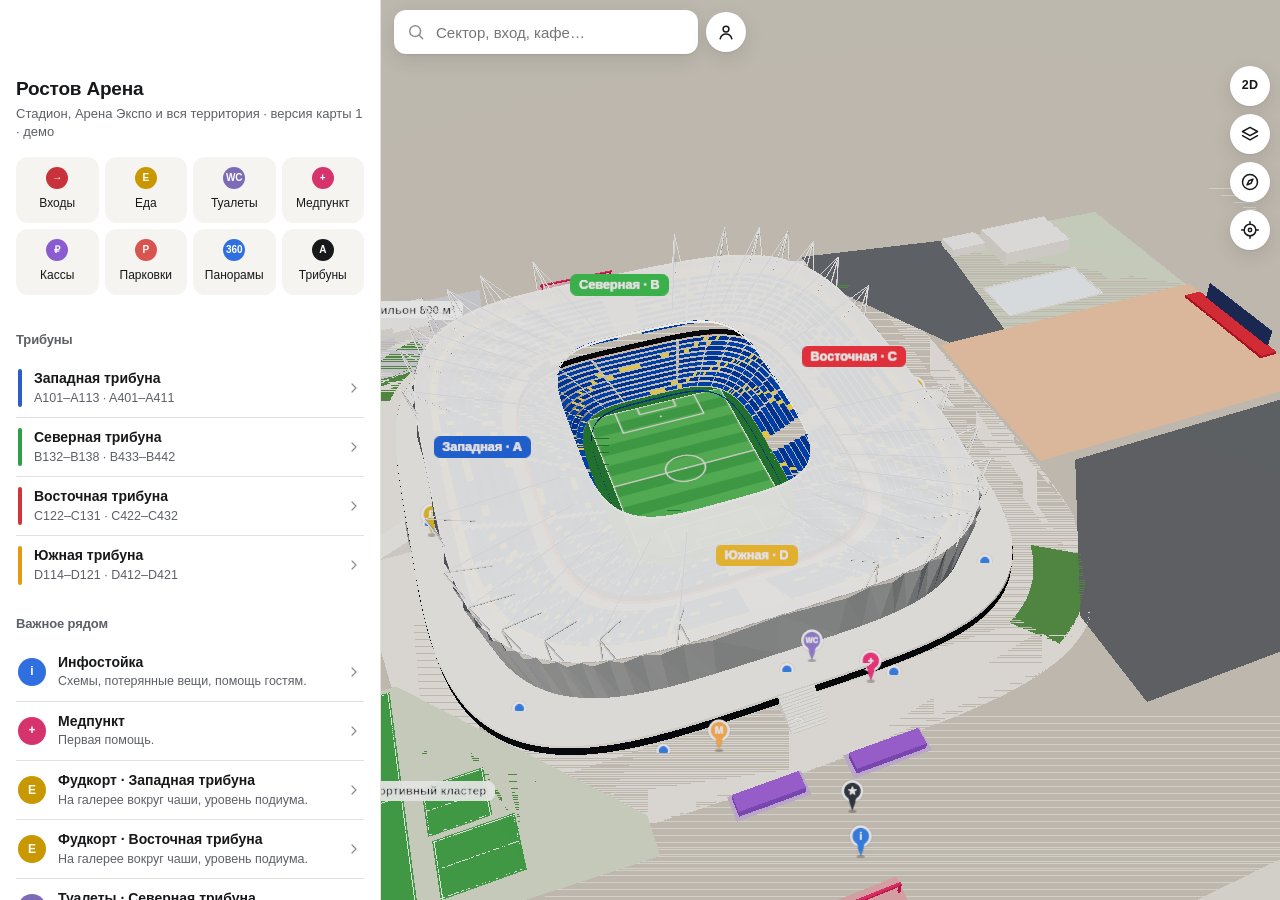
==== frontend/index.html @ 3e6bc0eb "Карта пространства · Ростов Арена: первая версия Фронтенд для посетителей и админ-панель, бэкенд на " ====
<!doctype html>
<html lang="ru">
<head>
  <meta charset="utf-8">
  <meta name="viewport" content="width=device-width, initial-scale=1, viewport-fit=cover">
  <meta name="theme-color" content="#ffffff">
  <meta name="description" content="Карта стадиона «Ростов Арена»: 3D-модель, сектора, панорамы и маршруты.">
  <title>Ростов Арена · Карта</title>
  <link rel="icon" href="assets/favicon.svg" type="image/svg+xml">
  <link rel="stylesheet" href="src/styles.css">
  <script type="importmap">
    { "imports": { "three": "./vendor/three/three.module.js", "three/addons/": "./vendor/three/addons/" } }
  </script>
</head>
<body>
  <div id="app" class="boot"><div class="boot-mark">РА</div></div>
  <script type="module" src="src/main.js"></script>
</body>
</html>
---- frontend/src/styles.css ----
/* Карта «Ростов Арены». Мобильная вёрстка в первую очередь: системный шрифт, 14 px текста,
   крупные зоны нажатия при компактной типографике. Раскладка: карта во весь экран + шторка снизу;
   от 900 px шторка становится боковой панелью. */
:root {
  --bg: #f2f1ee; --surface: #ffffff; --surface-2: #f5f4f1; --ink: #17181a; --ink-2: #5d6066; --ink-3: #8a8d93;
  --line: #e4e2dd; --line-strong: #9a958c; --accent: #e3242b; --accent-ink: #ffffff; --pano: #2f6fe0; --ok: #1f9d55; --warn: #c97f00;
  --plaza: #e6e2da; --room: #fbfaf7; --wall-line: #3d3b38; --grid: #e2ded7; --podium: #ebe9e4; --bowl: #d3d0c9;
  --shadow: 0 1px 2px rgba(20, 20, 20, .08), 0 6px 20px rgba(20, 20, 20, .10);
  --font: -apple-system, BlinkMacSystemFont, "SF Pro Text", "Segoe UI", Roboto, "Helvetica Neue", Arial, sans-serif;
  --mono: ui-monospace, "SF Mono", Menlo, Consolas, monospace;
  --r: 12px; --safe-t: env(safe-area-inset-top, 0px); --safe-b: env(safe-area-inset-bottom, 0px);
  --safe-l: env(safe-area-inset-left, 0px); --safe-r: env(safe-area-inset-right, 0px);
  color-scheme: light;
}
@media (prefers-color-scheme: dark) {
  :root:not([data-theme="light"]) {
    --bg: #111214; --surface: #1b1c1f; --surface-2: #232428; --ink: #ecebe8; --ink-2: #a9a8a4; --ink-3: #7f7f7c;
    --line: #2d2e32; --line-strong: #6d6a65; --accent: #ff3b42; --pano: #5b92ff;
    --plaza: #26282c; --room: #2c2e33; --wall-line: #d2cfca; --grid: #222428; --podium: #303237; --bowl: #3a3c41;
    --shadow: 0 1px 2px rgba(0, 0, 0, .4), 0 6px 20px rgba(0, 0, 0, .4); color-scheme: dark;
  }
}
:root[data-theme="dark"] {
  --bg: #111214; --surface: #1b1c1f; --surface-2: #232428; --ink: #ecebe8; --ink-2: #a9a8a4; --ink-3: #7f7f7c;
  --line: #2d2e32; --line-strong: #6d6a65; --accent: #ff3b42; --pano: #5b92ff;
  --plaza: #26282c; --room: #2c2e33; --wall-line: #d2cfca; --grid: #222428; --podium: #303237; --bowl: #3a3c41;
  --shadow: 0 1px 2px rgba(0, 0, 0, .4), 0 6px 20px rgba(0, 0, 0, .4); color-scheme: dark;
}
* { box-sizing: border-box; -webkit-tap-highlight-color: transparent; }
html, body { height: 100%; margin: 0; }
body { background: var(--bg); color: var(--ink); font: 14px/1.4 var(--font); overflow: hidden; -webkit-font-smoothing: antialiased; }
button, input, select, textarea { font: inherit; color: inherit; }
button { cursor: pointer; }
:focus-visible { outline: 2px solid var(--pano); outline-offset: 2px; }
[hidden] { display: none !important; }
.ic { width: 20px; height: 20px; fill: none; stroke: currentColor; stroke-width: 1.8; stroke-linecap: round; stroke-linejoin: round; flex: none; }
#app { height: 100%; }
.boot { display: grid; place-items: center; }
.boot-mark { width: 56px; height: 56px; border-radius: 16px; background: var(--accent); color: #fff; display: grid; place-items: center; font-weight: 700; letter-spacing: -.02em; animation: pulse 1.2s ease-in-out infinite; }
@keyframes pulse { 50% { opacity: .55; } }
.fatal { display: grid; place-content: center; gap: 12px; padding: 24px; text-align: center; }

/* ---------- общие элементы ---------- */
.btn { min-height: 40px; padding: 0 14px; border-radius: 10px; border: 1px solid var(--line); background: var(--surface); display: inline-flex; align-items: center; justify-content: center; gap: 7px; font-weight: 600; font-size: 14px; white-space: nowrap; }
.btn:hover { border-color: var(--line-strong); }
.btn:disabled { opacity: .45; cursor: not-allowed; }
.btn.primary { background: var(--accent); border-color: var(--accent); color: var(--accent-ink); }
.btn.dark { background: var(--ink); border-color: var(--ink); color: var(--surface); }
.btn.blue { background: var(--pano); border-color: var(--pano); color: #fff; }
.btn.ghost { border-color: transparent; background: transparent; }
.btn.sm { min-height: 32px; padding: 0 10px; font-size: 13px; border-radius: 8px; }
.btn.full { width: 100%; }
.row { display: flex; gap: 8px; flex-wrap: wrap; align-items: center; }
.row.nowrap { flex-wrap: nowrap; }
.iconbtn { width: 40px; height: 40px; border-radius: 50%; border: 0; background: var(--surface); box-shadow: var(--shadow); display: grid; place-items: center; color: var(--ink); text-decoration: none; }
.iconbtn.flat { box-shadow: none; background: transparent; border-radius: 10px; }
.iconbtn.flat:hover { background: var(--surface-2); }
.iconbtn:disabled { opacity: .35; }
.txt-btn { border: 0; background: none; color: var(--pano); font-weight: 600; padding: 4px 0; }
.toast { position: fixed; left: 50%; bottom: calc(24px + var(--safe-b)); transform: translateX(-50%); background: var(--ink); color: var(--surface); padding: 10px 14px; border-radius: 10px; font-size: 13.5px; font-weight: 500; z-index: 100; max-width: min(92vw, 420px); text-align: center; box-shadow: var(--shadow); transition: opacity .2s; }
.toast.out { opacity: 0; }
.lbl { font-size: 12px; font-weight: 600; color: var(--ink-2); }
.cap { font-size: 12px; color: var(--ink-3); }
.inp { width: 100%; min-height: 40px; border: 1px solid var(--line); background: var(--surface-2); border-radius: 10px; padding: 8px 11px; outline: none; font-size: 14px; }
.inp:focus { border-color: var(--pano); background: var(--surface); }
textarea.inp { min-height: 76px; resize: vertical; line-height: 1.4; }
.field { display: flex; flex-direction: column; gap: 5px; }
.grid2 { display: grid; grid-template-columns: 1fr 1fr; gap: 10px; }
.grid3 { display: grid; grid-template-columns: repeat(3, 1fr); gap: 8px; }
.mono { font-family: var(--mono); font-variant-numeric: tabular-nums; }
h1, h2, h3 { margin: 0; letter-spacing: -.01em; }
.dot { width: 10px; height: 10px; border-radius: 50%; flex: none; }
.glyph { width: 28px; height: 28px; border-radius: 50%; display: grid; place-items: center; color: #fff; font-size: 12px; font-weight: 700; flex: none; }
.glyph.sm { width: 22px; height: 22px; font-size: 10px; }

/* ---------- шторка ---------- */
.sheet { position: absolute; left: 0; right: 0; bottom: 0; z-index: 20; background: var(--surface); border-radius: 16px 16px 0 0; box-shadow: 0 -2px 18px rgba(0, 0, 0, .12); display: flex; flex-direction: column; height: 46%; transition: height .28s cubic-bezier(.2, .8, .2, 1); padding-bottom: var(--safe-b); }
.sheet-grip { flex: none; height: 22px; display: grid; place-items: center; cursor: grab; touch-action: none; }
.sheet-grip i { width: 38px; height: 5px; border-radius: 3px; background: var(--line); display: block; }
.sheet-body { flex: 1; overflow-y: auto; overscroll-behavior: contain; padding: 0 16px 20px; display: flex; flex-direction: column; gap: 16px; -webkit-overflow-scrolling: touch; }
@media (min-width: 900px) {
  .sheet { top: 0; right: auto; width: 380px; height: auto !important; border-radius: 0; box-shadow: 1px 0 0 var(--line); padding-top: 72px; }
  .sheet-grip { display: none; }
  .sheet-body { padding-top: 4px; }
}
.list { display: flex; flex-direction: column; }
.item { display: flex; align-items: center; gap: 12px; padding: 10px 2px; border: 0; border-bottom: 1px solid var(--line); background: none; text-align: left; width: 100%; min-height: 52px; }
.item:last-child { border-bottom: 0; }
.item:hover { background: var(--surface-2); }
.item .t { flex: 1; min-width: 0; display: flex; flex-direction: column; gap: 1px; }
.item .t b { font-weight: 600; font-size: 14px; }
.item .t span { font-size: 12.5px; color: var(--ink-2); overflow: hidden; text-overflow: ellipsis; white-space: nowrap; }
.item .ic.chev { color: var(--ink-3); width: 16px; height: 16px; }
.item .side { font-size: 12px; color: var(--ink-3); font-family: var(--mono); }
.h-sec { font-size: 13px; font-weight: 700; color: var(--ink-2); text-transform: none; margin: 4px 0 -6px; }

/* ---------- экран посетителя ---------- */
.vis { position: relative; height: 100%; overflow: hidden; }
.stage { position: absolute; inset: 0; background: var(--bg); }
.stage .three, .stage .plan { position: absolute; inset: 0; width: 100%; height: 100%; }
.stage .three canvas { display: block; touch-action: none; }
.plan { touch-action: none; user-select: none; -webkit-user-select: none; }
@media (min-width: 900px) { .vis .stage { left: 380px; } }
.topbar { position: absolute; z-index: 25; top: calc(10px + var(--safe-t)); left: calc(10px + var(--safe-l)); right: calc(10px + var(--safe-r)); display: flex; gap: 8px; align-items: center; }
@media (min-width: 900px) { .vis .topbar { left: 14px; width: 352px; right: auto; } }
.search { flex: 1; min-width: 0; height: 44px; border-radius: 12px; background: var(--surface); box-shadow: var(--shadow); display: flex; align-items: center; gap: 8px; padding: 0 6px 0 12px; }
.search input { flex: 1; min-width: 0; border: 0; outline: 0; background: none; font-size: 15px; height: 100%; }
.search .ic { color: var(--ink-3); }
.results { position: absolute; z-index: 26; top: calc(60px + var(--safe-t)); left: calc(10px + var(--safe-l)); right: calc(10px + var(--safe-r)); background: var(--surface); border-radius: 12px; box-shadow: var(--shadow); padding: 4px 12px; max-height: 60vh; overflow: auto; }
@media (min-width: 900px) { .vis .results { left: 14px; width: 352px; right: auto; } }
.fabs { position: absolute; z-index: 15; right: calc(10px + var(--safe-r)); top: calc(66px + var(--safe-t)); display: flex; flex-direction: column; gap: 8px; }
.fab-txt { font-size: 12.5px; font-weight: 700; letter-spacing: .02em; }
.pop { position: absolute; z-index: 30; right: calc(58px + var(--safe-r)); top: calc(66px + var(--safe-t)); background: var(--surface); border-radius: 12px; box-shadow: var(--shadow); padding: 6px; display: flex; flex-direction: column; min-width: 220px; }
.pop label { display: flex; align-items: center; justify-content: space-between; gap: 12px; padding: 9px 8px; font-size: 14px; border-radius: 8px; }
.pop label:hover { background: var(--surface-2); }
.switch { appearance: none; width: 36px; height: 22px; border-radius: 11px; background: var(--line); position: relative; transition: background .2s; flex: none; cursor: pointer; }
.switch::after { content: ""; position: absolute; top: 2px; left: 2px; width: 18px; height: 18px; border-radius: 50%; background: #fff; box-shadow: 0 1px 2px rgba(0, 0, 0, .25); transition: transform .2s; }
.switch:checked { background: var(--ok); }
.switch:checked::after { transform: translateX(14px); }
.home-head { display: flex; flex-direction: column; gap: 2px; }
.home-head h1 { font-size: 19px; font-weight: 700; }
.home-head p { margin: 0; color: var(--ink-2); font-size: 13px; }
.quick { display: grid; grid-template-columns: repeat(4, 1fr); gap: 6px; }
.quick button { border: 0; background: var(--surface-2); border-radius: 12px; padding: 10px 4px 8px; display: flex; flex-direction: column; align-items: center; gap: 6px; font-size: 12px; font-weight: 500; color: var(--ink); min-height: 66px; }
.quick button:hover { background: var(--line); }
.photos { display: flex; gap: 8px; overflow-x: auto; margin: 0 -16px; padding: 0 16px; scroll-snap-type: x mandatory; scrollbar-width: none; }
.photos figure { margin: 0; flex: none; width: 232px; scroll-snap-align: start; }
.photos img { width: 100%; height: 132px; object-fit: cover; border-radius: 12px; display: block; background: var(--surface-2); }
.photos figcaption { font-size: 12px; color: var(--ink-2); margin-top: 5px; }
.stand-row .bar { width: 4px; align-self: stretch; border-radius: 2px; }
.place { display: flex; flex-direction: column; gap: 12px; }
.place-photo { width: calc(100% + 32px); margin: 0 -16px; height: 168px; object-fit: cover; display: block; }
@media (min-width: 900px) { .place-photo { border-radius: 12px; width: 100%; margin: 0; } }
.place-head { display: flex; gap: 10px; align-items: flex-start; }
.place-head .t { flex: 1; min-width: 0; }
.place-head h2 { font-size: 18px; font-weight: 700; line-height: 1.25; }
.place-head p { margin: 2px 0 0; color: var(--ink-2); font-size: 13px; }
.place .txt { margin: 0; font-size: 14px; }
.actions { display: grid; grid-auto-flow: column; grid-auto-columns: 1fr; gap: 8px; }
.actions .btn { flex-direction: column; gap: 3px; min-height: 58px; font-size: 12.5px; padding: 6px 4px; }
.facts { display: grid; grid-template-columns: auto 1fr; gap: 6px 14px; margin: 0; font-size: 13.5px; }
.facts dt { color: var(--ink-2); }
.facts dd { margin: 0; font-weight: 500; }
.route-box { display: flex; flex-direction: column; gap: 10px; }
.route-pts { display: grid; grid-template-columns: 18px 1fr; gap: 8px 10px; align-items: center; }
.route-pts .a, .route-pts .b { width: 12px; height: 12px; border-radius: 50%; border: 3px solid var(--pano); justify-self: center; }
.route-pts .b { border-color: var(--accent); }
.route-sum { display: flex; align-items: baseline; gap: 10px; }
.route-sum b { font-size: 22px; font-weight: 700; font-family: var(--mono); letter-spacing: -.02em; }
.steps { margin: 0; padding: 0; list-style: none; display: flex; flex-direction: column; }
.steps li { display: flex; gap: 10px; align-items: center; padding: 7px 0; font-size: 13.5px; border-bottom: 1px solid var(--line); }
.steps li:last-child { border: 0; }
.steps li i { width: 8px; height: 8px; border-radius: 50%; background: var(--pano); flex: none; }

/* ---------- режим панорамы / вида с места ---------- */
.look-ui { position: absolute; inset: 0; z-index: 40; pointer-events: none; }
.look-ui > * { pointer-events: auto; }
.look-top { position: absolute; top: calc(10px + var(--safe-t)); left: calc(10px + var(--safe-l)); right: calc(10px + var(--safe-r)); display: flex; gap: 8px; align-items: center; }
.look-title { background: rgba(18, 19, 22, .74); color: #fff; border-radius: 12px; padding: 7px 12px; backdrop-filter: blur(8px); -webkit-backdrop-filter: blur(8px); min-width: 0; }
.look-title b { display: block; font-size: 14px; font-weight: 600; white-space: nowrap; overflow: hidden; text-overflow: ellipsis; }
.look-title span { font-size: 11.5px; opacity: .78; }
.look-bottom { position: absolute; left: calc(10px + var(--safe-l)); right: calc(126px + var(--safe-r)); bottom: calc(12px + var(--safe-b)); display: flex; gap: 6px; overflow-x: auto; scrollbar-width: none; }
.chip { flex: none; height: 36px; padding: 0 12px; border-radius: 18px; border: 0; background: rgba(255, 255, 255, .95); color: #17181a; font-size: 13px; font-weight: 600; display: inline-flex; align-items: center; gap: 6px; box-shadow: 0 2px 8px rgba(0, 0, 0, .18); }
.chip.next { background: var(--accent); color: #fff; }
.mini { position: absolute; right: calc(10px + var(--safe-r)); bottom: calc(12px + var(--safe-b)); width: 108px; height: 108px; border-radius: 14px; overflow: hidden; background: rgba(18, 19, 22, .74); border: 1px solid rgba(255, 255, 255, .18); }
.mini svg { width: 100%; height: 100%; display: block; }
.look-hint { position: absolute; left: 50%; bottom: calc(60px + var(--safe-b)); transform: translateX(-50%); background: rgba(18, 19, 22, .7); color: #fff; font-size: 12px; padding: 6px 10px; border-radius: 8px; white-space: nowrap; transition: opacity .4s; }
@media (min-width: 900px) { .look-ui { left: 380px; } }

/* ---------- вход и панель сотрудников ---------- */
.login { height: 100%; display: grid; place-items: center; padding: 20px; overflow: auto; }
.login form { width: min(380px, 100%); display: flex; flex-direction: column; gap: 14px; background: var(--surface); padding: 22px; border-radius: 16px; box-shadow: var(--shadow); }
.login h1 { font-size: 20px; }
.login .hero { width: calc(100% + 44px); margin: -22px -22px 4px; height: 120px; object-fit: cover; border-radius: 16px 16px 0 0; display: block; }
.demo-note { font-size: 12.5px; color: var(--ink-2); background: var(--surface-2); border-radius: 10px; padding: 10px 12px; line-height: 1.5; }
.demo-note b { color: var(--ink); font-weight: 600; }
.err { color: var(--accent); font-size: 13px; margin: 0; }

.adm { height: 100%; display: grid; grid-template-rows: auto auto minmax(0, 1fr); }
.appbar { display: flex; align-items: center; gap: 2px; padding: calc(6px + var(--safe-t)) calc(6px + var(--safe-r)) 6px calc(6px + var(--safe-l)); background: var(--surface); border-bottom: 1px solid var(--line); min-height: 52px; }
.appbar .title { flex: 1; min-width: 0; padding: 0 4px; }
.appbar .title b { display: block; font-size: 15px; font-weight: 700; white-space: nowrap; overflow: hidden; text-overflow: ellipsis; }
.appbar .title span { font-size: 12px; color: var(--ink-2); display: flex; align-items: center; gap: 5px; white-space: nowrap; overflow: hidden; }
.appbar .title span i { width: 7px; height: 7px; border-radius: 50%; background: var(--ok); flex: none; }
.appbar .title span.dirty i { background: var(--warn); }
.appbar .btn.sm { margin-left: 4px; }
.modes { display: flex; gap: 4px; padding: 6px 10px; background: var(--surface); border-bottom: 1px solid var(--line); overflow-x: auto; scrollbar-width: none; align-items: center; }
.modes button { flex: none; border: 0; background: none; height: 32px; padding: 0 12px; border-radius: 8px; font-size: 13.5px; font-weight: 600; color: var(--ink-2); }
.modes button[aria-selected="true"] { background: var(--ink); color: var(--surface); }
.modes .role-tag { margin-left: auto; }
.role-tag { flex: none; font-size: 11.5px; font-weight: 600; padding: 3px 8px; border-radius: 6px; background: var(--surface-2); color: var(--ink-2); white-space: nowrap; }
.workspace { position: relative; min-height: 0; display: grid; grid-template-rows: minmax(0, 1fr) auto; grid-template-areas: "canvas" "tools"; }
.canvas { grid-area: canvas; position: relative; overflow: hidden; background: var(--bg); }
.canvas .plan, .canvas .three { position: absolute; inset: 0; width: 100%; height: 100%; }
.canvas .three canvas { display: block; touch-action: none; }
.toolbar { grid-area: tools; display: flex; gap: 2px; padding: 5px 6px calc(5px + var(--safe-b)); background: var(--surface); border-top: 1px solid var(--line); overflow-x: auto; scrollbar-width: none; z-index: 22; }
.tool { flex: none; width: 58px; height: 50px; border: 0; background: none; border-radius: 10px; display: flex; flex-direction: column; align-items: center; justify-content: center; gap: 3px; font-size: 10.5px; font-weight: 500; color: var(--ink-2); }
.tool:hover { background: var(--surface-2); }
.tool[aria-pressed="true"] { background: var(--ink); color: var(--surface); }
.tool.pano[aria-pressed="true"] { background: var(--pano); color: #fff; }
.tool-sep { width: 1px; background: var(--line); margin: 8px 3px; flex: none; }
.adm .sheet { position: absolute; bottom: calc(61px + var(--safe-b)); z-index: 21; }
.optbar { position: absolute; left: 8px; right: 8px; top: 8px; z-index: 12; display: flex; gap: 6px; align-items: center; background: var(--surface); border-radius: 12px; padding: 5px; box-shadow: var(--shadow); overflow-x: auto; scrollbar-width: none; }
.optbar .cap { padding: 0 6px; white-space: nowrap; color: var(--ink-2); font-size: 12.5px; }
.optbar .seg { display: flex; background: var(--surface-2); border-radius: 8px; padding: 2px; flex: none; }
.optbar .seg button { border: 0; background: none; height: 28px; padding: 0 9px; border-radius: 6px; font-size: 12.5px; font-weight: 600; color: var(--ink-2); white-space: nowrap; }
.optbar .seg button[aria-pressed="true"] { background: var(--surface); color: var(--ink); box-shadow: 0 1px 2px rgba(0, 0, 0, .12); }
.zoombox { position: absolute; right: 8px; top: 64px; z-index: 11; display: flex; flex-direction: column; gap: 6px; }
.zoombox .iconbtn { width: 36px; height: 36px; font-size: 18px; font-weight: 600; }
.coords { position: absolute; left: 8px; bottom: 8px; z-index: 11; font: 11.5px var(--mono); color: var(--ink-2); background: var(--surface); padding: 4px 8px; border-radius: 7px; box-shadow: var(--shadow); display: none; }
.readonly-banner { position: absolute; left: 50%; bottom: 12px; transform: translateX(-50%); z-index: 11; background: var(--ink); color: var(--surface); font-size: 12.5px; padding: 6px 10px; border-radius: 8px; white-space: nowrap; }
.look-exit { position: absolute; left: 8px; top: 8px; z-index: 13; }
@media (min-width: 900px) {
  .workspace { grid-template-columns: 74px minmax(0, 1fr) 340px; grid-template-rows: minmax(0, 1fr); grid-template-areas: "tools canvas sheet"; }
  .toolbar { flex-direction: column; border-top: 0; border-right: 1px solid var(--line); padding: 8px; overflow-y: auto; align-items: center; }
  .tool-sep { width: auto; height: 1px; margin: 4px 6px; align-self: stretch; }
  .adm .sheet { grid-area: sheet; position: relative; inset: auto; width: auto; height: auto !important; padding-top: 12px; box-shadow: -1px 0 0 var(--line); border-radius: 0; }
  .coords { display: block; }
}
.insp { display: flex; flex-direction: column; gap: 14px; }
.insp-head { display: flex; align-items: center; gap: 10px; }
.insp-head h2 { flex: 1; font-size: 17px; font-weight: 700; min-width: 0; overflow-wrap: anywhere; }
.chips { display: flex; flex-wrap: wrap; gap: 6px; }
.opt { border: 1px solid var(--line); background: var(--surface); border-radius: 18px; height: 32px; padding: 0 11px; font-size: 13px; font-weight: 500; display: inline-flex; align-items: center; gap: 6px; }
.opt[aria-pressed="true"] { border-color: var(--ink); background: var(--ink); color: var(--surface); }
.swatches { display: flex; flex-wrap: wrap; gap: 8px; align-items: center; }
.sw { width: 28px; height: 28px; border-radius: 50%; border: 2px solid var(--surface); box-shadow: 0 0 0 1px var(--line); padding: 0; }
.sw[aria-pressed="true"] { box-shadow: 0 0 0 2px var(--ink); }
input[type="color"] { width: 36px; height: 30px; border: 1px solid var(--line); border-radius: 8px; padding: 2px; background: var(--surface); }
.thumb { width: 100%; height: 140px; object-fit: cover; border-radius: 10px; display: block; }
.card { border: 1px solid var(--line); border-radius: 12px; padding: 12px; display: flex; flex-direction: column; gap: 8px; }
.kv { display: grid; grid-template-columns: auto 1fr; gap: 4px 12px; font-size: 13px; margin: 0; }
.kv dt { color: var(--ink-2); }
.kv dd { margin: 0; font-weight: 500; }
.status-pill { font-size: 12px; font-weight: 600; padding: 3px 8px; border-radius: 6px; display: inline-flex; gap: 5px; align-items: center; }
.status-pill.ok { background: rgba(31, 157, 85, .12); color: var(--ok); }
.status-pill.warn { background: rgba(201, 127, 0, .14); color: var(--warn); }
.menu-list .item { min-height: 48px; }
.user-row select { width: auto; min-height: 32px; padding: 4px 8px; font-size: 13px; }
.t-sec { font-family: var(--mono); font-weight: 700; fill: #fff; text-anchor: middle; dominant-baseline: central; pointer-events: none; }
.t-stand { font-weight: 700; text-anchor: middle; dominant-baseline: central; pointer-events: none; }
.t-shape { font-weight: 500; fill: var(--ink); text-anchor: middle; dominant-baseline: central; pointer-events: none; paint-order: stroke; stroke: var(--surface); stroke-width: .25em; stroke-opacity: .65; }
.t-shape.b { font-weight: 700; }
.t-pano { fill: var(--pano); font-weight: 600; text-anchor: middle; pointer-events: none; paint-order: stroke; stroke: var(--surface); stroke-width: .3em; }
.t-poi { fill: var(--ink); font-weight: 600; dominant-baseline: central; pointer-events: none; paint-order: stroke; stroke: var(--surface); stroke-width: .3em; }
.t-glyph { fill: #fff; font-weight: 700; text-anchor: middle; dominant-baseline: central; pointer-events: none; }
.plan [data-kind] { cursor: pointer; }
.plan.tool-draw { cursor: crosshair; }
@media (prefers-reduced-motion: reduce) { * { transition: none !important; animation: none !important; } }
@media (max-width: 600px) { .hide-s { display: none; } }
.appbar .iconbtn.flat { width: 36px; height: 36px; }
@media (max-width: 600px) {
  .appbar .btn.sm { width: 36px; padding: 0; margin-left: 0; }
  .appbar .title b { font-size: 14px; }
}
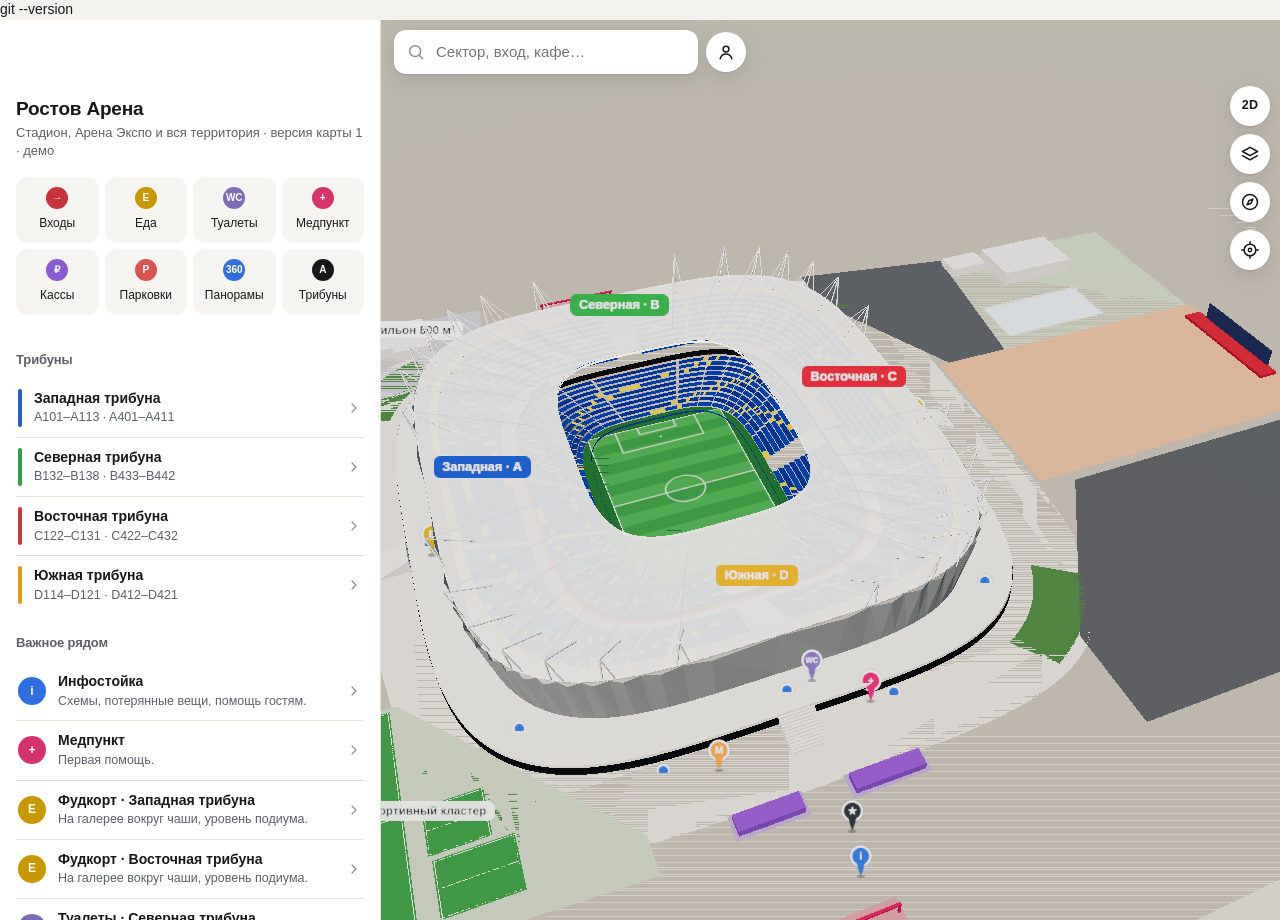
==== commit 345769be: "Initial commit" ====
--- a/frontend/index.html
+++ b/frontend/index.html
@@ -1,4 +1,4 @@
-<!doctype html>
+git --version<!doctype html>
 <html lang="ru">
 <head>
   <meta charset="utf-8">
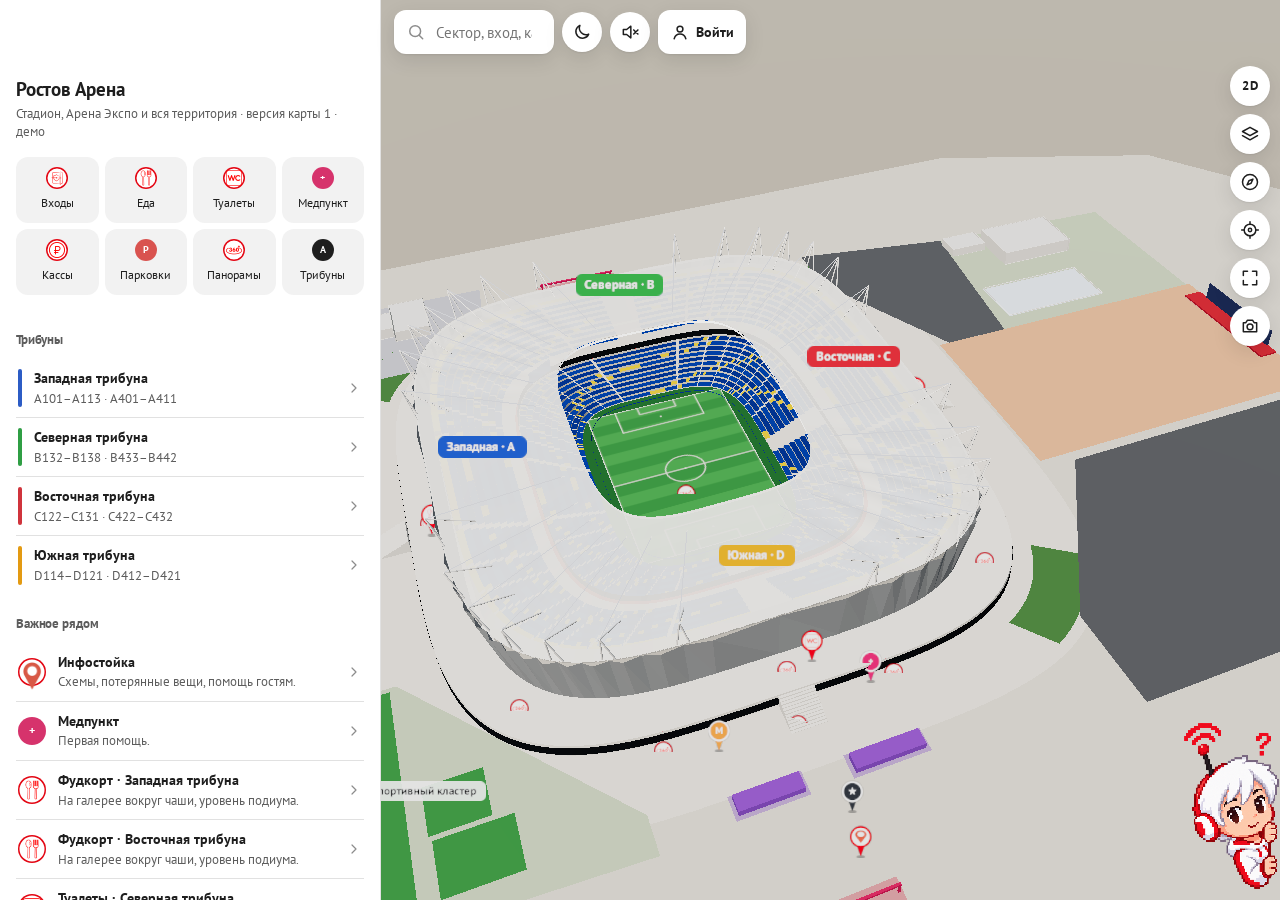
==== commit 18406a07: "Регистрация, приглашения, настройка панорам, PWA и «Пиксельная охота» - Роль «посетитель», регистрац" ====
--- a/frontend/index.html
+++ b/frontend/index.html
@@ -1,12 +1,15 @@
-git --version<!doctype html>
+<!doctype html>
 <html lang="ru">
 <head>
   <meta charset="utf-8">
   <meta name="viewport" content="width=device-width, initial-scale=1, viewport-fit=cover">
-  <meta name="theme-color" content="#ffffff">
+  <meta name="theme-color" content="#e30613">
   <meta name="description" content="Карта стадиона «Ростов Арена»: 3D-модель, сектора, панорамы и маршруты.">
   <title>Ростов Арена · Карта</title>
   <link rel="icon" href="assets/favicon.svg" type="image/svg+xml">
+  <link rel="manifest" href="manifest.webmanifest">
+  <link rel="apple-touch-icon" href="assets/apple-touch-icon.png">
+  <meta name="apple-mobile-web-app-capable" content="yes">
   <link rel="stylesheet" href="src/styles.css">
   <script type="importmap">
     { "imports": { "three": "./vendor/three/three.module.js", "three/addons/": "./vendor/three/addons/" } }
--- a/frontend/src/styles.css
+++ b/frontend/src/styles.css
@@ -1,29 +1,36 @@
 /* Карта «Ростов Арены». Мобильная вёрстка в первую очередь: системный шрифт, 14 px текста,
    крупные зоны нажатия при компактной типографике. Раскладка: карта во весь экран + шторка снизу;
    от 900 px шторка становится боковой панелью. */
+/* Фирменный шрифт ТТК — PT Sans (ParaType, свободная лицензия: assets/fonts/PT-Free-Font-License-*.txt) */
+@font-face { font-family: "PT Sans"; src: url("../assets/fonts/PTS55F.ttf") format("truetype"); font-weight: 400; font-style: normal; font-display: swap; }
+@font-face { font-family: "PT Sans"; src: url("../assets/fonts/PTS56F.ttf") format("truetype"); font-weight: 400; font-style: italic; font-display: swap; }
+@font-face { font-family: "PT Sans"; src: url("../assets/fonts/PTS75F.ttf") format("truetype"); font-weight: 700; font-style: normal; font-display: swap; }
+@font-face { font-family: "PT Sans"; src: url("../assets/fonts/PTS76F.ttf") format("truetype"); font-weight: 700; font-style: italic; font-display: swap; }
+
+/* Цвета ТТК: красный, белый, серый. Тема выбирается кнопкой и хранится в браузере (data-theme на <html>). */
 :root {
-  --bg: #f2f1ee; --surface: #ffffff; --surface-2: #f5f4f1; --ink: #17181a; --ink-2: #5d6066; --ink-3: #8a8d93;
-  --line: #e4e2dd; --line-strong: #9a958c; --accent: #e3242b; --accent-ink: #ffffff; --pano: #2f6fe0; --ok: #1f9d55; --warn: #c97f00;
-  --plaza: #e6e2da; --room: #fbfaf7; --wall-line: #3d3b38; --grid: #e2ded7; --podium: #ebe9e4; --bowl: #d3d0c9;
+  --bg: #f3f3f3; --surface: #ffffff; --surface-2: #f2f2f2; --ink: #1e1e1e; --ink-2: #5c5c5c; --ink-3: #8c8c8c;
+  --line: #e1e1e1; --line-strong: #9b9b9b; --accent: #e30613; --accent-ink: #ffffff; --pano: #c4121c; --ok: #2e9b4f; --warn: #c97f00;
+  --plaza: #e7e7e7; --room: #fbfbfb; --wall-line: #3a3a3a; --grid: #e0e0e0; --podium: #ebebeb; --bowl: #d2d2d2;
   --shadow: 0 1px 2px rgba(20, 20, 20, .08), 0 6px 20px rgba(20, 20, 20, .10);
-  --font: -apple-system, BlinkMacSystemFont, "SF Pro Text", "Segoe UI", Roboto, "Helvetica Neue", Arial, sans-serif;
-  --mono: ui-monospace, "SF Mono", Menlo, Consolas, monospace;
+  --font: "PT Sans", "Segoe UI", Roboto, Arial, sans-serif;
+  --mono: "PT Sans", ui-monospace, Consolas, monospace;
   --r: 12px; --safe-t: env(safe-area-inset-top, 0px); --safe-b: env(safe-area-inset-bottom, 0px);
   --safe-l: env(safe-area-inset-left, 0px); --safe-r: env(safe-area-inset-right, 0px);
   color-scheme: light;
 }
 @media (prefers-color-scheme: dark) {
   :root:not([data-theme="light"]) {
-    --bg: #111214; --surface: #1b1c1f; --surface-2: #232428; --ink: #ecebe8; --ink-2: #a9a8a4; --ink-3: #7f7f7c;
-    --line: #2d2e32; --line-strong: #6d6a65; --accent: #ff3b42; --pano: #5b92ff;
-    --plaza: #26282c; --room: #2c2e33; --wall-line: #d2cfca; --grid: #222428; --podium: #303237; --bowl: #3a3c41;
+    --bg: #121212; --surface: #1d1d1d; --surface-2: #262626; --ink: #f1f1f1; --ink-2: #ababab; --ink-3: #7d7d7d;
+    --line: #2e2e2e; --line-strong: #6b6b6b; --accent: #ff1f2d; --pano: #ff4d55;
+    --plaza: #262626; --room: #2c2c2c; --wall-line: #d4d4d4; --grid: #222222; --podium: #303030; --bowl: #3b3b3b;
     --shadow: 0 1px 2px rgba(0, 0, 0, .4), 0 6px 20px rgba(0, 0, 0, .4); color-scheme: dark;
   }
 }
 :root[data-theme="dark"] {
-  --bg: #111214; --surface: #1b1c1f; --surface-2: #232428; --ink: #ecebe8; --ink-2: #a9a8a4; --ink-3: #7f7f7c;
-  --line: #2d2e32; --line-strong: #6d6a65; --accent: #ff3b42; --pano: #5b92ff;
-  --plaza: #26282c; --room: #2c2e33; --wall-line: #d2cfca; --grid: #222428; --podium: #303237; --bowl: #3a3c41;
+  --bg: #121212; --surface: #1d1d1d; --surface-2: #262626; --ink: #f1f1f1; --ink-2: #ababab; --ink-3: #7d7d7d;
+  --line: #2e2e2e; --line-strong: #6b6b6b; --accent: #ff1f2d; --pano: #ff4d55;
+  --plaza: #262626; --room: #2c2c2c; --wall-line: #d4d4d4; --grid: #222222; --podium: #303030; --bowl: #3b3b3b;
   --shadow: 0 1px 2px rgba(0, 0, 0, .4), 0 6px 20px rgba(0, 0, 0, .4); color-scheme: dark;
 }
 * { box-sizing: border-box; -webkit-tap-highlight-color: transparent; }
@@ -72,6 +79,20 @@
 .dot { width: 10px; height: 10px; border-radius: 50%; flex: none; }
 .glyph { width: 28px; height: 28px; border-radius: 50%; display: grid; place-items: center; color: #fff; font-size: 12px; font-weight: 700; flex: none; }
 .glyph.sm { width: 22px; height: 22px; font-size: 10px; }
+.glyph.ico { background: #fff; box-shadow: inset 0 0 0 1.5px var(--accent); padding: 4px; }
+.glyph.ico img { width: 100%; height: 100%; object-fit: contain; display: block; }
+.glyph.sm.ico { padding: 3px; }
+/* подсказка с названием точки при наведении на карте */
+.map-tip { position: fixed; z-index: 120; pointer-events: none; background: var(--ink); color: var(--surface); font-size: 13px; font-weight: 700; padding: 5px 9px; border-radius: 8px; box-shadow: var(--shadow); white-space: nowrap; max-width: 70vw; overflow: hidden; text-overflow: ellipsis; }
+/* кнопка темы: в светлой показываем луну, в тёмной — солнце */
+.theme-btn .th-sun { display: none; }
+:root[data-theme="dark"] .theme-btn .th-sun { display: block; }
+:root[data-theme="dark"] .theme-btn .th-moon { display: none; }
+.tool-img { width: 22px; height: 22px; object-fit: contain; }
+.glyph.xs { width: 18px; height: 18px; font-size: 9px; padding: 2px; }
+.guide-field .lbl { display: inline-flex; align-items: center; gap: 5px; }
+.guide-field .lbl .ic { width: 15px; height: 15px; color: var(--accent); }
+.guide-field .row { justify-content: space-between; }
 
 /* ---------- шторка ---------- */
 .sheet { position: absolute; left: 0; right: 0; bottom: 0; z-index: 20; background: var(--surface); border-radius: 16px 16px 0 0; box-shadow: 0 -2px 18px rgba(0, 0, 0, .12); display: flex; flex-direction: column; height: 46%; transition: height .28s cubic-bezier(.2, .8, .2, 1); padding-bottom: var(--safe-b); }
@@ -113,6 +134,8 @@
 .pop { position: absolute; z-index: 30; right: calc(58px + var(--safe-r)); top: calc(66px + var(--safe-t)); background: var(--surface); border-radius: 12px; box-shadow: var(--shadow); padding: 6px; display: flex; flex-direction: column; min-width: 220px; }
 .pop label { display: flex; align-items: center; justify-content: space-between; gap: 12px; padding: 9px 8px; font-size: 14px; border-radius: 8px; }
 .pop label:hover { background: var(--surface-2); }
+.pop-h { font-size: 12px; font-weight: 600; color: var(--ink-3); padding: 6px 8px 2px; }
+.pop { max-height: calc(100% - 80px); overflow-y: auto; }
 .switch { appearance: none; width: 36px; height: 22px; border-radius: 11px; background: var(--line); position: relative; transition: background .2s; flex: none; cursor: pointer; }
 .switch::after { content: ""; position: absolute; top: 2px; left: 2px; width: 18px; height: 18px; border-radius: 50%; background: #fff; box-shadow: 0 1px 2px rgba(0, 0, 0, .25); transition: transform .2s; }
 .switch:checked { background: var(--ok); }
@@ -165,8 +188,50 @@
 .mini { position: absolute; right: calc(10px + var(--safe-r)); bottom: calc(12px + var(--safe-b)); width: 108px; height: 108px; border-radius: 14px; overflow: hidden; background: rgba(18, 19, 22, .74); border: 1px solid rgba(255, 255, 255, .18); }
 .mini svg { width: 100%; height: 100%; display: block; }
 .look-hint { position: absolute; left: 50%; bottom: calc(60px + var(--safe-b)); transform: translateX(-50%); background: rgba(18, 19, 22, .7); color: #fff; font-size: 12px; padding: 6px 10px; border-radius: 8px; white-space: nowrap; transition: opacity .4s; }
-@media (min-width: 900px) { .look-ui { left: 380px; } }
-
+.pano-embed { position: absolute; inset: 0; z-index: 35; background: #121316; }
+.pano-embed iframe { width: 100%; height: 100%; border: 0; display: block; }
+/* ---------- маскот ТТК ---------- */
+/* --m — размер, который задаёт админ. Картинки «выглядывает» 1254×1254, видимая часть маскота — x 684…1198, y 176…1068:
+   показываем только её и прижимаем к правому краю окна, будто он прячется за ним. */
+.mascot { position: fixed; right: 0; bottom: 0; z-index: 95; pointer-events: none; --m: 1; }
+.mascot > * { pointer-events: auto; }
+.mascot-peek { position: absolute; right: 0; bottom: calc(10px + var(--safe-b)); width: calc(96px * var(--m)); aspect-ratio: 514 / 892; border: 0; padding: 0; cursor: pointer;
+  background: url("../assets/mascot/peek-1.png") 92.4% 48.6% / 244% auto no-repeat; image-rendering: pixelated; transition: transform .35s cubic-bezier(.2, .8, .2, 1), opacity .25s; transform-origin: right bottom; }
+.mascot-peek:hover, .mascot-peek:focus-visible { background-image: url("../assets/mascot/peek-2.png"); transform: translateX(-4px) scale(1.04); }
+.mascot.out .mascot-peek { transform: translateX(110%); opacity: 0; pointer-events: none; }
+.mascot-body { position: absolute; right: calc(6px + var(--safe-r)); bottom: calc(4px + var(--safe-b)); height: calc(250px * var(--m)); width: auto; image-rendering: pixelated;
+  transform: translateX(120%); transition: transform .45s cubic-bezier(.2, .8, .2, 1); filter: drop-shadow(0 6px 10px rgba(0, 0, 0, .25)); pointer-events: none; }
+.mascot-body.pose { height: calc(270px * var(--m)); }
+.mascot.out .mascot-body { transform: translateX(0); }
+/* облако реплики: размер фиксирован, длинный текст прокручивается ползунком справа */
+.mascot-cloud { position: absolute; right: calc(150px * var(--m) + 8px); bottom: calc(150px * var(--m)); width: min(340px, calc(100vw - 150px * var(--m) - 28px)); height: 148px;
+  background: var(--surface); color: var(--ink); border: 2px solid var(--accent); border-radius: 14px; box-shadow: var(--shadow); padding: 12px 34px 12px 14px;
+  display: flex; flex-direction: column; opacity: 0; transform: translateY(10px) scale(.96); transform-origin: right bottom; visibility: hidden;
+  transition: opacity .3s ease, transform .3s ease, visibility 0s linear .3s; }
+.mascot-cloud.on { opacity: 1; transform: none; visibility: visible; transition: opacity .3s ease, transform .3s ease; }
+.mascot-cloud::after { content: ""; position: absolute; right: -10px; bottom: 22px; border: 9px solid transparent; border-left-color: var(--accent); border-right: 0; }
+.mascot-text { flex: 1; overflow-y: auto; font-size: 15px; line-height: 1.45; padding-right: 6px; scrollbar-width: thin; scrollbar-color: var(--accent) var(--surface-2); }
+.mascot-text::-webkit-scrollbar { width: 6px; }
+.mascot-text::-webkit-scrollbar-track { background: var(--surface-2); border-radius: 3px; }
+.mascot-text::-webkit-scrollbar-thumb { background: var(--accent); border-radius: 3px; }
+.mascot-text p { margin: 0 0 6px; }
+.mascot-x { position: absolute; top: 6px; right: 6px; width: 24px; height: 24px; border: 0; border-radius: 6px; background: var(--surface-2); color: var(--ink-2); font-size: 18px; line-height: 1; display: grid; place-items: center; }
+.mascot-x:hover { background: var(--accent); color: #fff; }
+@media (max-width: 600px) {
+  .mascot-peek { width: calc(72px * var(--m)); }
+  .mascot-body { height: calc(190px * var(--m)); } .mascot-body.pose { height: calc(205px * var(--m)); }
+  .mascot-cloud { right: calc(110px * var(--m) + 6px); bottom: calc(110px * var(--m)); height: 132px; font-size: 14px; }
+}
+/* в режиме панорамы мини-карта уходит наверх, чтобы не спорить с маскотом в правом нижнем углу */
+.look-ui .mini { bottom: auto; top: calc(64px + var(--safe-t)); }
+/* цилиндрическая панорама своей точки */
+.cyl { position: fixed; inset: 0; z-index: 90; background: #0d0e10; }
+.cyl canvas { display: block; width: 100%; height: 100%; touch-action: none; cursor: grab; }
+.cyl canvas:active { cursor: grabbing; }
+.cyl-top { position: absolute; top: calc(10px + var(--safe-t)); left: calc(10px + var(--safe-l)); right: calc(10px + var(--safe-r)); display: flex; gap: 8px; align-items: center; }
+.cyl-msg { position: absolute; left: 50%; top: 50%; transform: translate(-50%, -50%); color: #fff; font-size: 14px; opacity: .8; }
+.cyl-zoom { position: absolute; right: calc(10px + var(--safe-r)); bottom: calc(14px + var(--safe-b)); display: flex; flex-direction: column; gap: 8px; }
+.cyl-zoom .iconbtn { font-size: 20px; font-weight: 600; }
 /* ---------- вход и панель сотрудников ---------- */
 .login { height: 100%; display: grid; place-items: center; padding: 20px; overflow: auto; }
 .login form { width: min(380px, 100%); display: flex; flex-direction: column; gap: 14px; background: var(--surface); padding: 22px; border-radius: 16px; box-shadow: var(--shadow); }
@@ -209,7 +274,28 @@
 .zoombox .iconbtn { width: 36px; height: 36px; font-size: 18px; font-weight: 600; }
 .coords { position: absolute; left: 8px; bottom: 8px; z-index: 11; font: 11.5px var(--mono); color: var(--ink-2); background: var(--surface); padding: 4px 8px; border-radius: 7px; box-shadow: var(--shadow); display: none; }
 .readonly-banner { position: absolute; left: 50%; bottom: 12px; transform: translateX(-50%); z-index: 11; background: var(--ink); color: var(--surface); font-size: 12.5px; padding: 6px 10px; border-radius: 8px; white-space: nowrap; }
-.look-exit { position: absolute; left: 8px; top: 8px; z-index: 13; }
+.look-exit { position: absolute; left: 8px; top: 8px; z-index: 40; }
+.lock-banner { display: flex; gap: 8px; align-items: center; white-space: normal; max-width: min(92%, 640px); background: var(--warn); color: #fff; line-height: 1.35; }
+.lock-banner .ic { width: 16px; height: 16px; }
+.appbar .iconbtn.on { color: var(--pano); background: var(--surface-2); }
+.layers-pop { top: 64px; right: 52px; }
+.clip-row { padding-top: 4px; border-top: 1px solid var(--line); }
+/* этажи в конструкторе */
+.floor-bar { display: flex; align-items: center; gap: 3px; margin-left: 12px; padding-left: 12px; border-left: 1px solid var(--line); flex: none; }
+.floor-bar .cap { margin-right: 4px; }
+.floor-bar button { border: 1px solid var(--line); background: var(--surface); min-width: 30px; height: 30px; padding: 0 8px; border-radius: 8px; font: 600 13px var(--mono); color: var(--ink-2); }
+.floor-bar button[aria-pressed="true"] { background: var(--pano); border-color: var(--pano); color: #fff; }
+.floor-bar .fl-more { font-family: var(--font); font-weight: 500; }
+.floor-row { display: grid; grid-template-columns: auto 1fr 96px auto auto; gap: 8px; align-items: end; padding: 8px 0; border-bottom: 1px solid var(--line); }
+.floor-row .cap { align-self: center; white-space: nowrap; }
+.fl-elev .lbl { font-size: 11px; }
+.vl-row select { max-width: 200px; }
+/* этажи у посетителя */
+.floor-pick { position: absolute; z-index: 15; left: calc(10px + var(--safe-l)); top: calc(66px + var(--safe-t)); display: flex; flex-direction: column; gap: 4px; background: var(--surface); border-radius: 12px; box-shadow: var(--shadow); padding: 4px; }
+@media (min-width: 900px) { .floor-pick { left: auto; right: calc(60px + var(--safe-r)); } }
+.floor-pick button { width: 40px; height: 36px; border: 0; border-radius: 8px; background: none; font: 700 14px var(--mono); color: var(--ink-2); }
+.floor-pick button[aria-pressed="true"] { background: var(--pano); color: #fff; }
+.clip-card { gap: 6px; padding: 10px 12px; }
 @media (min-width: 900px) {
   .workspace { grid-template-columns: 74px minmax(0, 1fr) 340px; grid-template-rows: minmax(0, 1fr); grid-template-areas: "tools canvas sheet"; }
   .toolbar { flex-direction: column; border-top: 0; border-right: 1px solid var(--line); padding: 8px; overflow-y: auto; align-items: center; }
@@ -228,6 +314,7 @@
 .sw[aria-pressed="true"] { box-shadow: 0 0 0 2px var(--ink); }
 input[type="color"] { width: 36px; height: 30px; border: 1px solid var(--line); border-radius: 8px; padding: 2px; background: var(--surface); }
 .thumb { width: 100%; height: 140px; object-fit: cover; border-radius: 10px; display: block; }
+.thumb.wide { height: auto; aspect-ratio: 2 / 1; }
 .card { border: 1px solid var(--line); border-radius: 12px; padding: 12px; display: flex; flex-direction: column; gap: 8px; }
 .kv { display: grid; grid-template-columns: auto 1fr; gap: 4px 12px; font-size: 13px; margin: 0; }
 .kv dt { color: var(--ink-2); }
@@ -246,6 +333,113 @@
 .t-glyph { fill: #fff; font-weight: 700; text-anchor: middle; dominant-baseline: central; pointer-events: none; }
 .plan [data-kind] { cursor: pointer; }
 .plan.tool-draw { cursor: crosshair; }
+/* ---------- вход в админ-панель с карты ---------- */
+.admin-link { width: auto; border-radius: 12px; padding: 0 12px; gap: 6px; display: inline-flex; align-items: center; font-weight: 600; font-size: 13.5px; height: 44px; }
+@media (max-width: 520px) { .admin-link span { display: none; } .admin-link { width: 44px; padding: 0; justify-content: center; } }
+.staff-link { display: flex; align-items: center; gap: 12px; padding: 12px; border-radius: 12px; background: var(--surface-2); color: var(--ink); text-decoration: none; }
+.staff-link:hover { background: var(--line); }
+.staff-link > span { flex: 1; display: flex; flex-direction: column; }
+.staff-link > span span { font-size: 12.5px; color: var(--ink-2); }
+.staff-link .chev { color: var(--ink-3); width: 16px; height: 16px; }
+
+/* ---------- админ-панель: кабинет ---------- */
+.cab { height: 100%; display: grid; grid-template-columns: 248px minmax(0, 1fr); }
+.cab-side { background: var(--surface); border-right: 1px solid var(--line); display: flex; flex-direction: column; gap: 6px; padding: calc(14px + var(--safe-t)) 12px 12px; min-height: 0; }
+.cab-brand { display: flex; align-items: center; gap: 10px; padding: 4px 6px 14px; color: var(--ink); text-decoration: none; }
+.cab-brand .mark { width: 36px; height: 36px; border-radius: 10px; background: var(--accent); color: #fff; display: grid; place-items: center; font-weight: 700; font-size: 13px; flex: none; }
+.cab-brand > span:last-child { display: flex; flex-direction: column; }
+.cab-brand b { font-size: 15px; }
+.cab-brand span span { font-size: 12px; color: var(--ink-3); }
+.cab-nav { display: flex; flex-direction: column; gap: 2px; flex: 1; }
+.cab-nav a { display: flex; align-items: center; gap: 10px; height: 40px; padding: 0 10px; border-radius: 10px; color: var(--ink-2); text-decoration: none; font-weight: 600; }
+.cab-nav a:hover { background: var(--surface-2); color: var(--ink); }
+.cab-nav a[aria-current="page"] { background: var(--ink); color: var(--surface); }
+.cab-me { display: flex; align-items: center; gap: 10px; padding: 10px 6px 4px; border-top: 1px solid var(--line); }
+.cab-me .t { flex: 1; min-width: 0; display: flex; flex-direction: column; }
+.cab-me .t b { font-size: 13.5px; white-space: nowrap; overflow: hidden; text-overflow: ellipsis; }
+.cab-me .t span { font-size: 12px; color: var(--ink-3); }
+.avatar { width: 32px; height: 32px; border-radius: 50%; background: var(--ink-2); color: var(--surface); display: grid; place-items: center; font-weight: 700; font-size: 13px; flex: none; }
+.avatar.lg { width: 52px; height: 52px; font-size: 20px; background: var(--accent); color: #fff; }
+.cab-main { overflow-y: auto; min-height: 0; padding: calc(22px + var(--safe-t)) 28px 40px; }
+.cab-head { display: flex; justify-content: space-between; align-items: flex-end; gap: 16px; flex-wrap: wrap; margin-bottom: 18px; max-width: 1180px; }
+.cab-head h1 { font-size: 24px; font-weight: 700; }
+.cab-head p { margin: 4px 0 0; color: var(--ink-2); max-width: 640px; }
+.cab-body { display: flex; flex-direction: column; gap: 16px; max-width: 1180px; }
+.cab-body .card { background: var(--surface); padding: 16px; gap: 12px; }
+.cab-cols { display: grid; grid-template-columns: repeat(auto-fit, minmax(320px, 1fr)); gap: 16px; align-items: start; }
+.cab-cols .wide { grid-column: 1 / -1; }
+.stack { display: flex; flex-direction: column; gap: 10px; align-items: flex-start; }
+.stack .field, .stack .inp { width: 100%; }
+.stack.danger { border-top: 1px solid var(--line); padding-top: 10px; }
+.sep { height: 1px; background: var(--line); margin: 4px 0; }
+.obj-grid { display: grid; grid-template-columns: repeat(auto-fill, minmax(300px, 1fr)); gap: 14px; }
+.obj { background: var(--surface); border: 1px solid var(--line); border-radius: 14px; padding: 14px; display: flex; flex-direction: column; gap: 10px; }
+.obj-top { display: flex; gap: 10px; align-items: flex-start; }
+.obj-top .t { flex: 1; min-width: 0; }
+.obj-top h2 { font-size: 16px; font-weight: 700; overflow-wrap: anywhere; }
+.obj-top .mono { font-size: 12px; color: var(--ink-3); }
+.obj-ic { width: 38px; height: 38px; border-radius: 10px; background: var(--surface-2); display: grid; place-items: center; font-weight: 700; color: var(--ink-2); flex: none; }
+.obj-desc { margin: 0; color: var(--ink-2); font-size: 13.5px; }
+.obj .btn { text-decoration: none; }
+.picks { display: grid; grid-template-columns: repeat(auto-fit, minmax(190px, 1fr)); gap: 8px; }
+.pick { display: flex; gap: 10px; align-items: flex-start; border: 1px solid var(--line); border-radius: 12px; padding: 10px 12px; cursor: pointer; }
+.pick:has(input:checked) { border-color: var(--ink); box-shadow: inset 0 0 0 1px var(--ink); }
+.pick input { margin-top: 3px; accent-color: var(--accent); }
+.pick > span { display: flex; flex-direction: column; gap: 2px; }
+.pick > span span { font-size: 12.5px; color: var(--ink-2); }
+.seg { display: inline-flex; background: var(--surface-2); border-radius: 9px; padding: 3px; flex-wrap: wrap; }
+.seg button { border: 0; background: none; height: 30px; padding: 0 11px; border-radius: 7px; font-size: 13px; font-weight: 600; color: var(--ink-2); }
+.seg button[aria-pressed="true"] { background: var(--surface); color: var(--ink); box-shadow: 0 1px 2px rgba(0, 0, 0, .12); }
+.table-wrap { overflow-x: auto; margin: 0 -4px; }
+.tbl { width: 100%; border-collapse: collapse; font-size: 13.5px; }
+.tbl th { text-align: left; font-size: 12px; font-weight: 600; color: var(--ink-3); padding: 8px 6px; border-bottom: 1px solid var(--line); white-space: nowrap; }
+.tbl td { padding: 9px 6px; border-bottom: 1px solid var(--line); vertical-align: middle; }
+.tbl tr:last-child td { border-bottom: 0; }
+.tbl tr.bad td:first-child { box-shadow: inset 3px 0 0 var(--accent); }
+.tbl .muted { color: var(--ink-2); }
+.tbl .nowrap, .nowrap { white-space: nowrap; }
+.tbl .t2 { display: flex; flex-direction: column; min-width: 0; }
+.tbl .t2 span { font-size: 12.5px; color: var(--ink-2); }
+.inp.sm { min-height: 32px; padding: 4px 8px; font-size: 13px; width: auto; }
+.status-pill.bad { background: rgba(227, 36, 43, .12); color: var(--accent); }
+.checks, .bullets { list-style: none; margin: 0; padding: 0; display: flex; flex-direction: column; gap: 10px; }
+.checks li { display: flex; gap: 10px; align-items: flex-start; }
+.checks li > div { display: flex; flex-direction: column; gap: 2px; }
+.checks li > div span { font-size: 13px; color: var(--ink-2); }
+.checks .ck { width: 24px; height: 24px; border-radius: 50%; display: grid; place-items: center; flex: none; font-weight: 800; }
+.checks .ck .ic { width: 15px; height: 15px; stroke-width: 2.6; }
+.checks .ok .ck { background: rgba(31, 157, 85, .14); color: var(--ok); }
+.checks .warn .ck { background: rgba(201, 127, 0, .16); color: var(--warn); }
+.bullets li { padding-left: 16px; position: relative; font-size: 13.5px; color: var(--ink-2); }
+.bullets li::before { content: ""; position: absolute; left: 2px; top: 8px; width: 6px; height: 6px; border-radius: 50%; background: var(--ok); }
+.cab .btn { text-decoration: none; }
+.my-link { border-color: var(--pano) !important; }
+.my-link .inp { font-size: 13px; min-width: 0; }
+/* личная ссылка автора: выбор карты */
+.author { height: 100%; overflow-y: auto; padding: calc(28px + var(--safe-t)) 16px 40px; display: flex; flex-direction: column; align-items: center; gap: 18px; }
+.author > header { display: flex; align-items: center; gap: 14px; width: min(560px, 100%); }
+.author h1 { font-size: 22px; }
+.author header p { margin: 2px 0 0; color: var(--ink-2); }
+.author-list { width: min(560px, 100%); display: flex; flex-direction: column; gap: 10px; }
+.author-card { display: flex; align-items: center; gap: 12px; padding: 14px; background: var(--surface); border: 1px solid var(--line); border-radius: 14px; color: var(--ink); text-decoration: none; }
+.author-card:hover { border-color: var(--line-strong); }
+.author-card .t { flex: 1; min-width: 0; display: flex; flex-direction: column; gap: 2px; }
+.author-card .t span { font-size: 13px; color: var(--ink-2); }
+.author-card .chev { color: var(--ink-3); }
+@media (max-width: 760px) {
+  .cab { grid-template-columns: 1fr; grid-template-rows: auto minmax(0, 1fr); }
+  .cab-side { flex-direction: row; align-items: center; padding: calc(8px + var(--safe-t)) 10px 8px; border-right: 0; border-bottom: 1px solid var(--line); overflow-x: auto; scrollbar-width: none; gap: 4px; }
+  .cab-brand { padding: 0 6px 0 0; }
+  .cab-brand > span:last-child { display: none; }
+  .cab-nav { flex-direction: row; flex: none; }
+  .cab-nav a { height: 36px; padding: 0 10px; white-space: nowrap; font-size: 13px; }
+  .cab-nav a .ic { display: none; }
+  .cab-me { border-top: 0; padding: 0; margin-left: auto; }
+  .cab-me .t { display: none; }
+  .cab-main { padding: 16px 16px 32px; }
+  .cab-head h1 { font-size: 20px; }
+  .cab-cols { grid-template-columns: 1fr; }
+}
 @media (prefers-reduced-motion: reduce) { * { transition: none !important; animation: none !important; } }
 @media (max-width: 600px) { .hide-s { display: none; } }
 .appbar .iconbtn.flat { width: 36px; height: 36px; }
@@ -253,3 +447,63 @@
   .appbar .btn.sm { width: 36px; padding: 0; margin-left: 0; }
   .appbar .title b { font-size: 14px; }
 }
+
+/* ---- вход / регистрация / приглашения ---- */
+.auth-tabs { display: flex; }
+.auth-tabs a { flex: 1; text-align: center; height: 30px; line-height: 30px; border-radius: 7px; font-size: 13px; font-weight: 600; color: var(--ink-2); text-decoration: none; }
+.auth-tabs a[aria-pressed="true"] { background: var(--surface); color: var(--ink); box-shadow: 0 1px 2px rgba(0, 0, 0, .12); }
+.hp { position: absolute !important; left: -10000px; width: 1px; height: 1px; opacity: 0; }
+.login-card { width: min(380px, 100%); display: flex; flex-direction: column; gap: 14px; padding: 22px; }
+.ok-note { color: #1a7f37; font-size: 13px; margin: 0; font-weight: 600; }
+/* опасные действия — красная обводка, чтобы не путать с обычными */
+.btn.danger { color: var(--accent); border-color: color-mix(in srgb, var(--accent) 45%, transparent); }
+.btn.danger:hover { background: color-mix(in srgb, var(--accent) 10%, transparent); }
+.btn.ghost.danger { border-color: transparent; }
+
+/* ---- конструктор: подтверждение, значки, проверка карты ---- */
+.confirm-back { position: fixed; inset: 0; background: rgba(0, 0, 0, .38); display: grid; place-items: center; z-index: 200; padding: 16px; }
+.confirm { background: var(--surface); color: var(--ink); border-radius: 14px; padding: 18px; width: min(380px, 100%); box-shadow: var(--shadow); display: flex; flex-direction: column; gap: 14px; }
+.confirm p { margin: 0; font-size: 14.5px; line-height: 1.45; }
+.opt-num { display: inline-flex; align-items: center; gap: 6px; }
+.opt-num .inp { width: 72px; min-height: 30px; }
+.icon-pick { display: flex; flex-wrap: wrap; gap: 6px; }
+.ipk { width: 38px; height: 38px; border-radius: 10px; border: 1px solid var(--line); background: #fff; display: grid; place-items: center; padding: 0; }
+.ipk img { width: 26px; height: 26px; object-fit: contain; }
+.ipk[aria-pressed="true"] { border: 2px solid var(--accent); }
+.pano-cols { display: grid; grid-template-columns: repeat(auto-fit, minmax(200px, 1fr)); gap: 4px 14px; align-items: start; margin-top: 8px; }
+.pano-col .h-sec { margin: 4px 0; }
+.item.issue { text-align: left; }
+.item.issue .ck { width: 22px; height: 22px; border-radius: 50%; display: grid; place-items: center; font-weight: 700; background: var(--warn, #d08a00); color: #fff; flex: none; font-size: 13px; }
+.item.issue.bad .ck { background: var(--accent); }
+
+/* ---- настройка панорамы и предпросмотр 360° ---- */
+.pano-tune { position: absolute; left: 12px; bottom: 12px; width: min(420px, calc(100% - 24px)); max-height: 55%; overflow: auto; background: var(--surface); color: var(--ink); border-radius: 14px; box-shadow: var(--shadow); padding: 12px; display: flex; flex-direction: column; gap: 10px; z-index: 6; font-size: 13px; }
+.pano-tune .tune-row { display: flex; flex-direction: column; gap: 6px; }
+.pano-tune .tune-arrows { display: flex; flex-direction: column; gap: 6px; }
+.pano-tune .tune-arrows .t2 { flex: 1; min-width: 0; display: flex; flex-direction: column; }
+.pano-tune .tune-arrows .t2 span { font-size: 11.5px; color: var(--ink-2); }
+.pano-tune .row.nowrap { flex-wrap: wrap; }
+.pp-acts { position: absolute; left: 50%; bottom: calc(18px + var(--safe-b)); transform: translateX(-50%); display: flex; gap: 8px; }
+
+/* ---- посетитель: загрузка панорамы, кнопки просмотра, черновик, охота ---- */
+.look-acts { margin-left: auto; display: flex; gap: 6px; }
+.look-acts .iconbtn, .look-top .iconbtn { flex: none; }
+.vis:fullscreen { background: var(--bg); }
+[data-act="fullscreen"][aria-pressed="true"], [data-act="sound"][aria-pressed="true"] { color: var(--accent); }
+.pano-loader { position: absolute; inset: 0; z-index: 45; display: grid; place-items: center; background: rgba(13, 14, 16, .55); backdrop-filter: blur(3px); -webkit-backdrop-filter: blur(3px); }
+.ld-card { background: var(--surface); color: var(--ink); border-radius: 16px; padding: 16px 18px; display: flex; flex-direction: column; align-items: center; gap: 10px; max-width: min(320px, calc(100% - 32px)); text-align: center; box-shadow: var(--shadow); font-size: 14px; }
+.ld-card img { width: 96px; height: 96px; object-fit: contain; }
+.preview-bar { position: absolute; z-index: 30; left: 50%; transform: translateX(-50%); top: calc(62px + var(--safe-t)); display: flex; align-items: center; gap: 10px; background: #fff4d6; color: #5b4200; border: 1px solid #f0c85a; border-radius: 12px; padding: 6px 8px 6px 12px; font-size: 13px; box-shadow: var(--shadow); max-width: calc(100% - 24px); }
+.preview-bar .ic { width: 18px; height: 18px; flex: none; }
+.quest-card { display: flex; gap: 12px; align-items: center; background: var(--surface-2); border-radius: 14px; padding: 10px 12px; margin: 4px 0 8px; }
+.quest-card > img { width: 36px; height: 36px; image-rendering: pixelated; flex: none; }
+.quest-card .t { flex: 1; min-width: 0; display: flex; flex-direction: column; gap: 3px; font-size: 13px; }
+.quest-card .t span { color: var(--ink-2); font-size: 12.5px; }
+.qbar { height: 6px; border-radius: 3px; background: var(--line); overflow: hidden; }
+.qbar i { display: block; height: 100%; background: var(--accent); border-radius: 3px; transition: width .3s; }
+.leaders { margin: 8px 0; padding-left: 22px; display: flex; flex-direction: column; gap: 8px; }
+.leaders li b { display: block; }
+.leaders li span { font-size: 12.5px; color: var(--ink-2); }
+.item.resume { background: var(--surface-2); border-radius: 12px; }
+@media (max-width: 520px) { .look-acts [data-act="shot"] { display: none; } }
+@media (min-width: 900px) { .vis.looking .stage { left: 0; } }
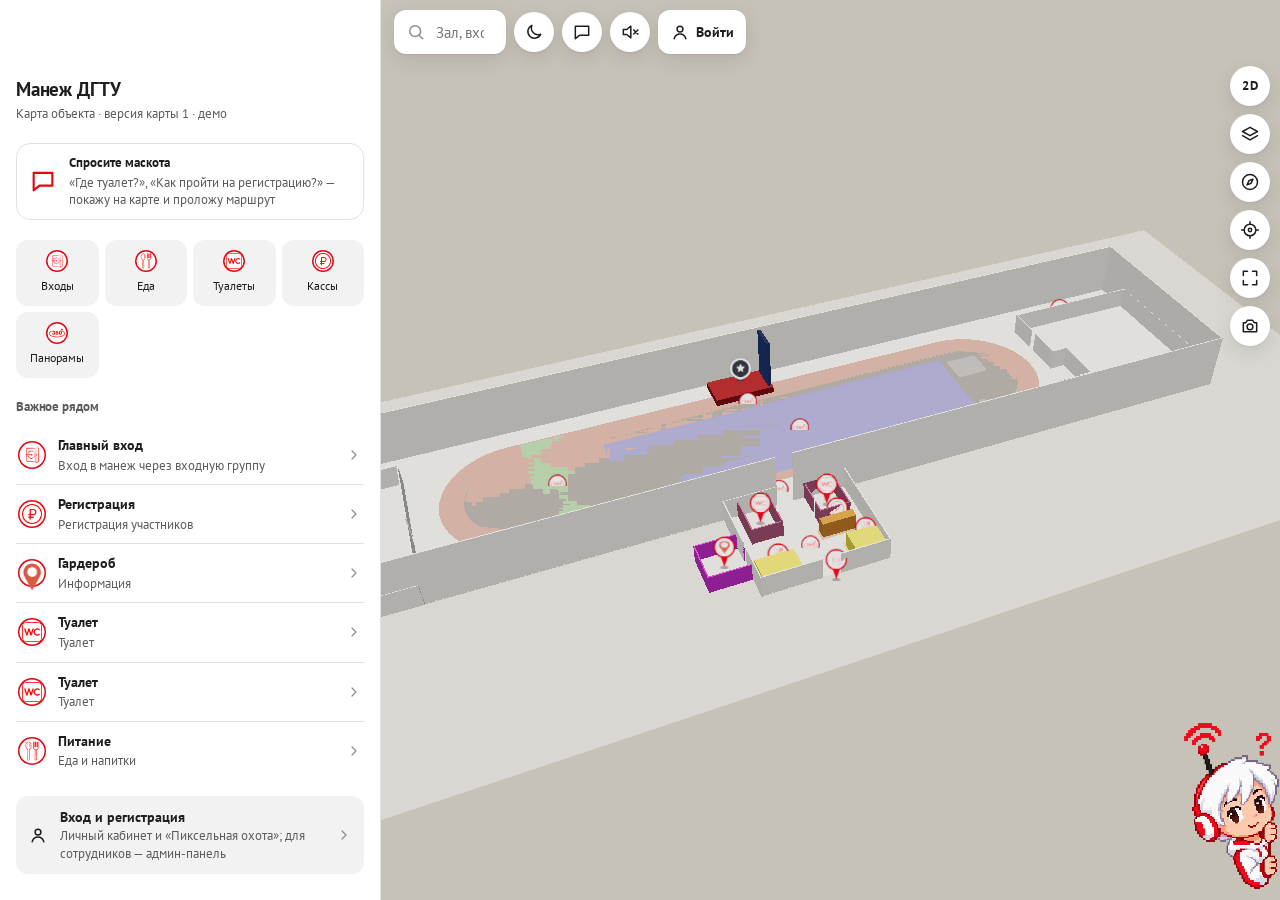
==== commit 5817556c: "Манеж ДГТУ — главный объект, видео переходов, помощник «Спросите маскота» - index.html и демо открыв" ====
--- a/frontend/index.html
+++ b/frontend/index.html
@@ -4,8 +4,8 @@
   <meta charset="utf-8">
   <meta name="viewport" content="width=device-width, initial-scale=1, viewport-fit=cover">
   <meta name="theme-color" content="#e30613">
-  <meta name="description" content="Карта стадиона «Ростов Арена»: 3D-модель, сектора, панорамы и маршруты.">
-  <title>Ростов Арена · Карта</title>
+  <meta name="description" content="Карта манежа ДГТУ: 3D-модель, панорамы 360°, маршруты и «Пиксельная охота».">
+  <title>Манеж ДГТУ · Карта</title>
   <link rel="icon" href="assets/favicon.svg" type="image/svg+xml">
   <link rel="manifest" href="manifest.webmanifest">
   <link rel="apple-touch-icon" href="assets/apple-touch-icon.png">
@@ -16,7 +16,7 @@
   </script>
 </head>
 <body>
-  <div id="app" class="boot"><div class="boot-mark">РА</div></div>
+  <div id="app" class="boot"><div class="boot-mark">МД</div></div>
   <script type="module" src="src/main.js"></script>
 </body>
 </html>
--- a/frontend/src/styles.css
+++ b/frontend/src/styles.css
@@ -241,7 +241,7 @@
 .demo-note b { color: var(--ink); font-weight: 600; }
 .err { color: var(--accent); font-size: 13px; margin: 0; }
 
-.adm { height: 100%; display: grid; grid-template-rows: auto auto minmax(0, 1fr); }
+.adm { height: 100%; display: grid; grid-template-rows: auto auto minmax(0, 1fr); grid-template-columns: minmax(0, 1fr); max-width: 100vw; overflow: hidden; }
 .appbar { display: flex; align-items: center; gap: 2px; padding: calc(6px + var(--safe-t)) calc(6px + var(--safe-r)) 6px calc(6px + var(--safe-l)); background: var(--surface); border-bottom: 1px solid var(--line); min-height: 52px; }
 .appbar .title { flex: 1; min-width: 0; padding: 0 4px; }
 .appbar .title b { display: block; font-size: 15px; font-weight: 700; white-space: nowrap; overflow: hidden; text-overflow: ellipsis; }
@@ -507,3 +507,82 @@
 .item.resume { background: var(--surface-2); border-radius: 12px; }
 @media (max-width: 520px) { .look-acts [data-act="shot"] { display: none; } }
 @media (min-width: 900px) { .vis.looking .stage { left: 0; } }
+
+/* ---- свёрнутая панель инструментов: только значки ---- */
+.tool-fold { color: var(--ink-3); }
+.tool-fold .ic { transform: rotate(0deg); transition: transform .2s; }
+.tool-fold .ic.flip { transform: rotate(180deg); }
+.tools-mini .tool { width: 44px; height: 42px; }
+.tools-mini .tool .tl { display: none; }
+@media (min-width: 900px) {
+  .workspace.tools-mini { grid-template-columns: 58px minmax(0, 1fr) 340px; }
+  .tool-fold .ic { transform: rotate(0deg); }
+}
+@media (max-width: 899px) { .tool-fold .ic { transform: rotate(90deg); } .tool-fold .ic.flip { transform: rotate(-90deg); } }
+
+/* ---- видео перехода между точками ---- */
+.trans-video { position: absolute; inset: 0; z-index: 60; background: #000; opacity: 0; transition: opacity .25s; }
+body > .trans-video { position: fixed; z-index: 120; }
+.trans-video.on { opacity: 1; }
+.trans-video video { width: 100%; height: 100%; object-fit: cover; display: block; }
+.tv-top { position: absolute; top: calc(10px + var(--safe-t)); left: calc(10px + var(--safe-l)); right: calc(10px + var(--safe-r)); display: flex; gap: 8px; align-items: center; justify-content: space-between; }
+.tv-title { background: rgba(18, 19, 22, .74); color: #fff; border-radius: 10px; padding: 6px 10px; font-size: 13px; font-weight: 600; min-width: 0; overflow: hidden; text-overflow: ellipsis; white-space: nowrap; }
+.tv-bar { position: absolute; left: 0; right: 0; bottom: 0; height: 3px; background: rgba(255, 255, 255, .2); }
+.tv-bar i { display: block; height: 100%; width: 0; background: var(--accent); }
+.trans-row .btn.sm { padding: 0 8px; }
+
+/* ---- телефон: всё помещается в 360–420 px ---- */
+@media (max-width: 600px) {
+  .fabs { gap: 6px; top: calc(60px + var(--safe-t)); }
+  .fabs .iconbtn, .look-acts .iconbtn, .topbar .iconbtn { width: 38px; height: 38px; }
+  .topbar { gap: 6px; }
+  .search input { font-size: 16px; }              /* без автоприближения iOS при вводе */
+  .look-top { gap: 6px; }
+  .look-title { padding: 6px 10px; }
+  .look-title b { font-size: 13px; }
+  .look-acts { gap: 4px; }
+  .look-bottom { right: calc(66px + var(--safe-r)); bottom: calc(12px + var(--safe-b)); }
+  .mini { width: 88px; height: 88px; }
+  .mascot-peek { width: calc(56px * var(--m)); }
+  .mascot-body { height: calc(160px * var(--m)); } .mascot-body.pose { height: calc(172px * var(--m)); }
+  .mascot-cloud { right: 8px; left: 8px; width: auto; bottom: calc(172px * var(--m) + 4px); }
+  .preview-bar { top: calc(56px + var(--safe-t)); font-size: 12px; }
+  .pano-tune { left: 8px; right: 8px; bottom: 8px; width: auto; max-height: 48%; }
+  .quick { grid-template-columns: repeat(4, minmax(0, 1fr)); }
+  .confirm { padding: 16px; }
+  .tv-title { font-size: 12px; }
+  .ld-card img { width: 72px; height: 72px; }
+}
+@media (max-width: 380px) { .look-acts [data-act="share"] { display: none; } }
+/* сенсорные экраны: зона нажатия у кнопок не меньше 40 px */
+@media (pointer: coarse) { .btn.sm { min-height: 38px; } .tool { min-height: 46px; } }
+
+/* ---- «Спроси маскота» ---- */
+.ask-card { display: flex; gap: 12px; align-items: center; width: 100%; text-align: left; border: 1px solid var(--line); background: var(--surface); border-radius: 14px; padding: 10px 12px; margin: 4px 0; color: var(--ink); }
+.ask-card > .ic { width: 28px; height: 28px; color: var(--accent); flex: none; }
+.ask-card span { display: flex; flex-direction: column; gap: 2px; font-size: 13px; }
+.ask-card span span { color: var(--ink-2); font-size: 12.5px; }
+.chat { display: flex; flex-direction: column; gap: 8px; max-height: 52vh; overflow-y: auto; padding: 4px 0; }
+.msg { max-width: 88%; padding: 8px 12px; border-radius: 14px; font-size: 14px; line-height: 1.4; }
+.msg p { margin: 0; }
+.msg.me { align-self: flex-end; background: var(--accent); color: #fff; border-bottom-right-radius: 4px; }
+.msg.bot { align-self: flex-start; background: var(--surface-2); border-bottom-left-radius: 4px; display: flex; flex-direction: column; gap: 8px; }
+.msg-item { display: flex; flex-direction: column; gap: 6px; background: var(--surface); border-radius: 10px; padding: 8px; }
+.msg-item .t { display: flex; flex-direction: column; font-size: 13px; }
+.msg-item .t span { color: var(--ink-2); font-size: 12px; }
+.msg-item .row { gap: 6px; flex-wrap: wrap; }
+.ask-sug { margin: 6px 0; }
+.ask-form { display: flex; gap: 8px; position: sticky; bottom: 0; background: var(--surface); padding: 6px 0 calc(6px + var(--safe-b)); }
+.ask-form .inp { flex: 1; font-size: 16px; }
+@media (max-width: 600px) { .ask-btn { display: none; } }
+
+/* ---- конструктор на телефоне: шапка без переполнения ---- */
+@media (max-width: 600px) {
+  .appbar { gap: 2px; padding-left: 4px; padding-right: 4px; }
+  .appbar .title { min-width: 0; flex: 1; overflow: hidden; }
+  .appbar .title b, .appbar .title span { white-space: nowrap; overflow: hidden; text-overflow: ellipsis; display: block; }
+  .appbar .theme-btn, .appbar [data-act="preview"] { display: none; }   /* тема и «как посетитель» — в меню */
+  .appbar .iconbtn { width: 36px; height: 36px; }
+  .modes .role-tag { display: none; }
+  .modes { overflow-x: auto; scrollbar-width: none; }
+}
